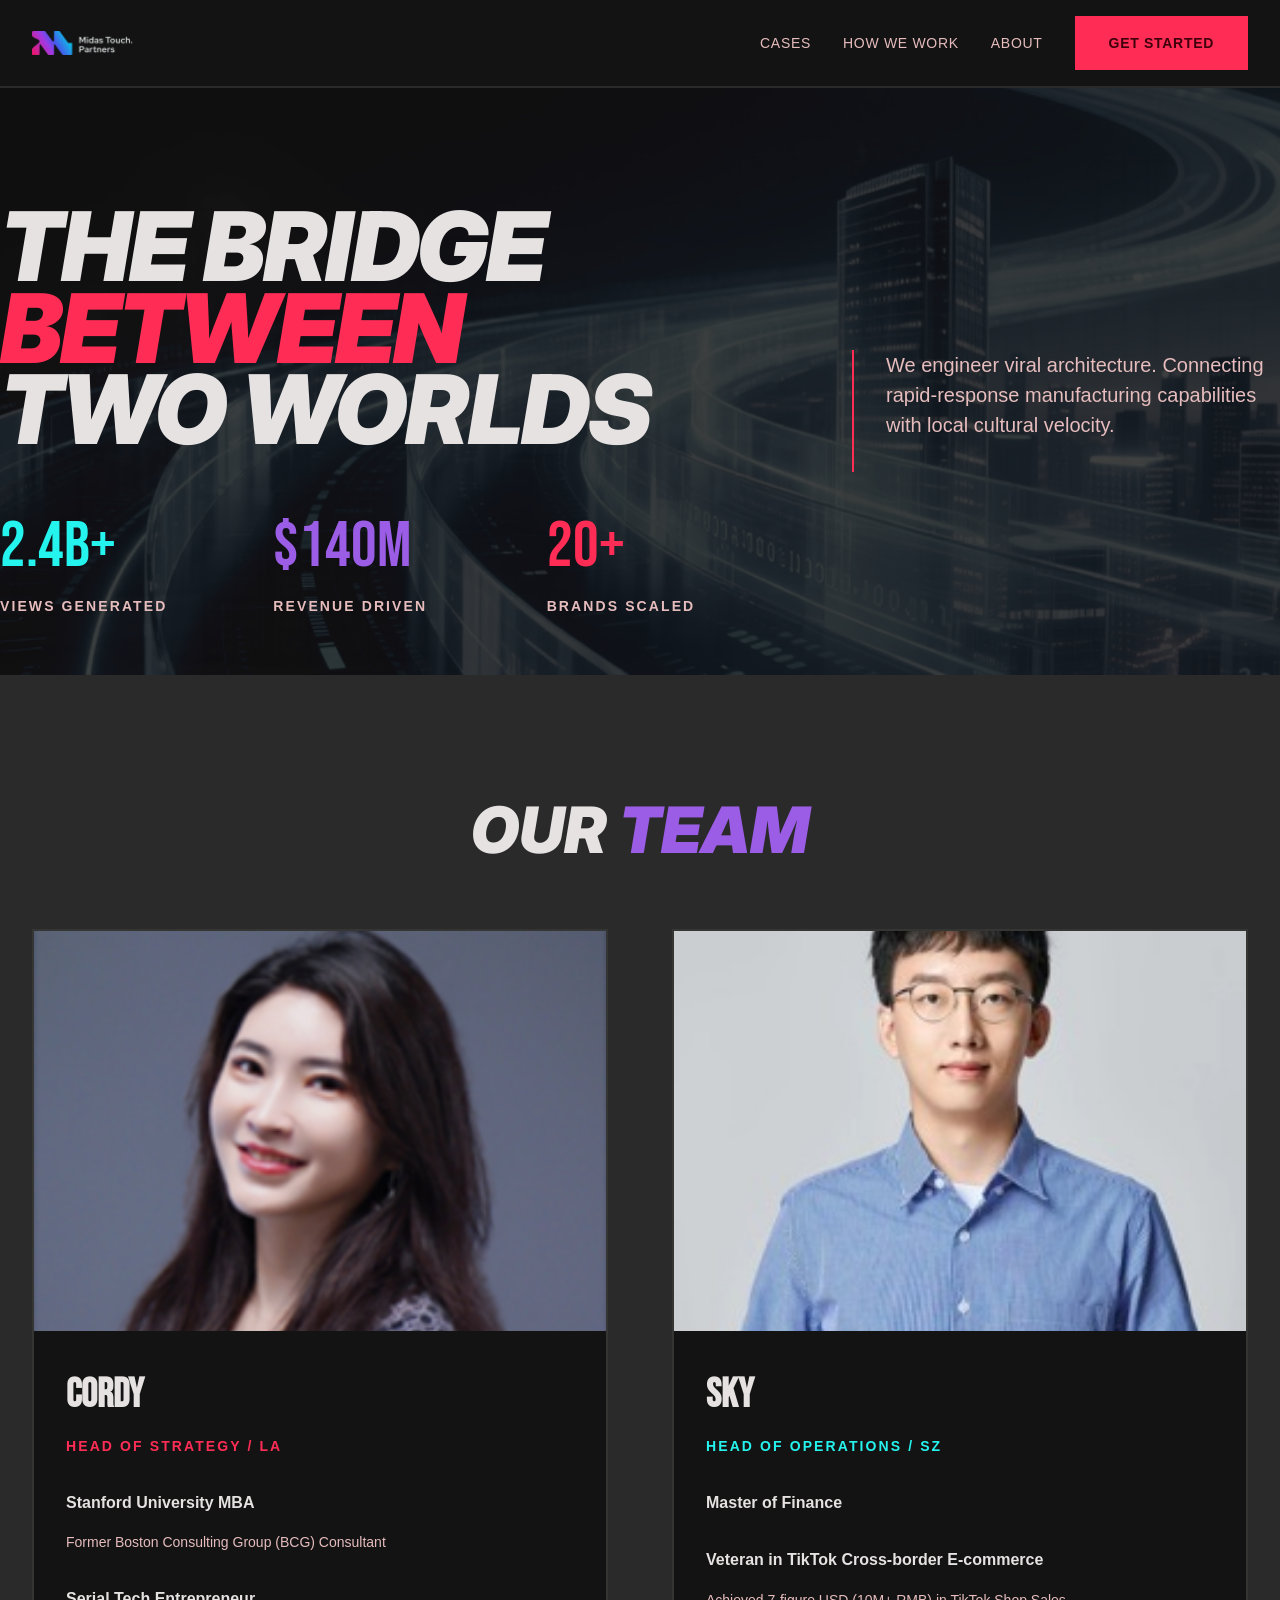
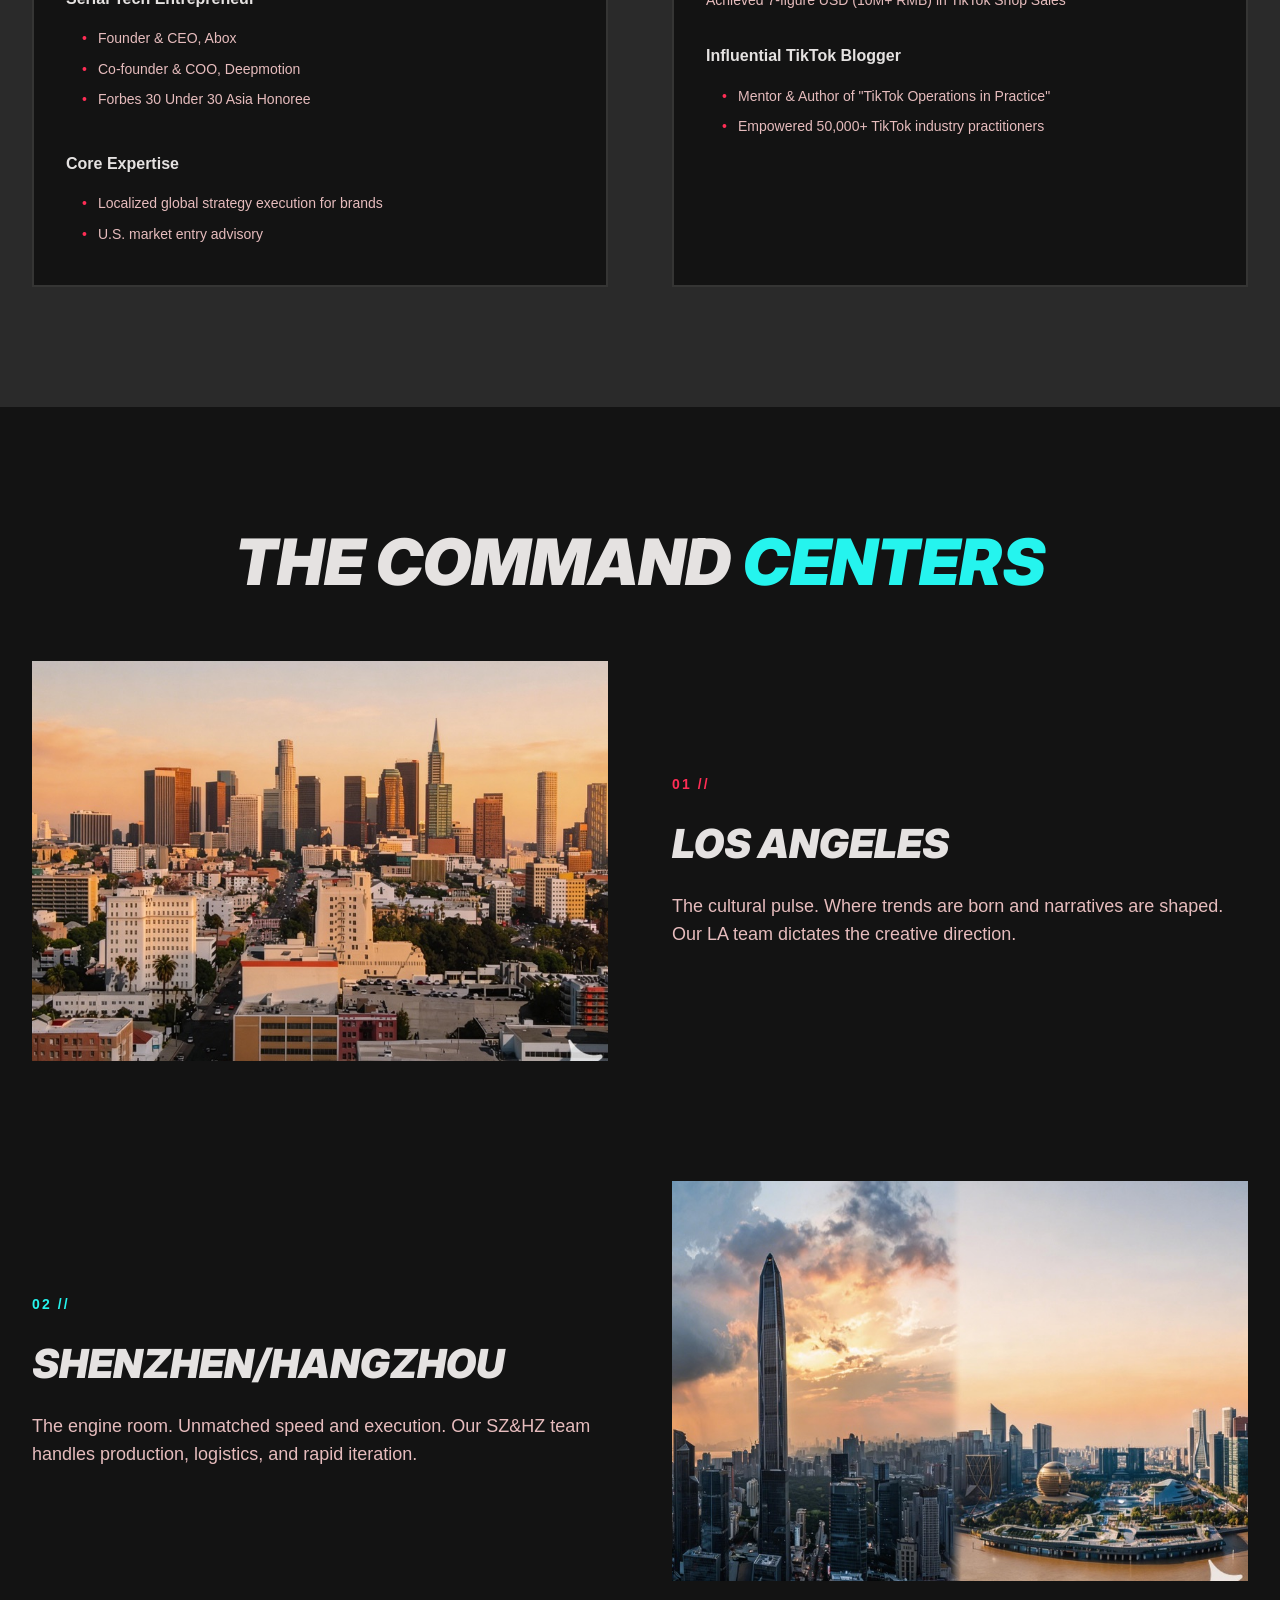
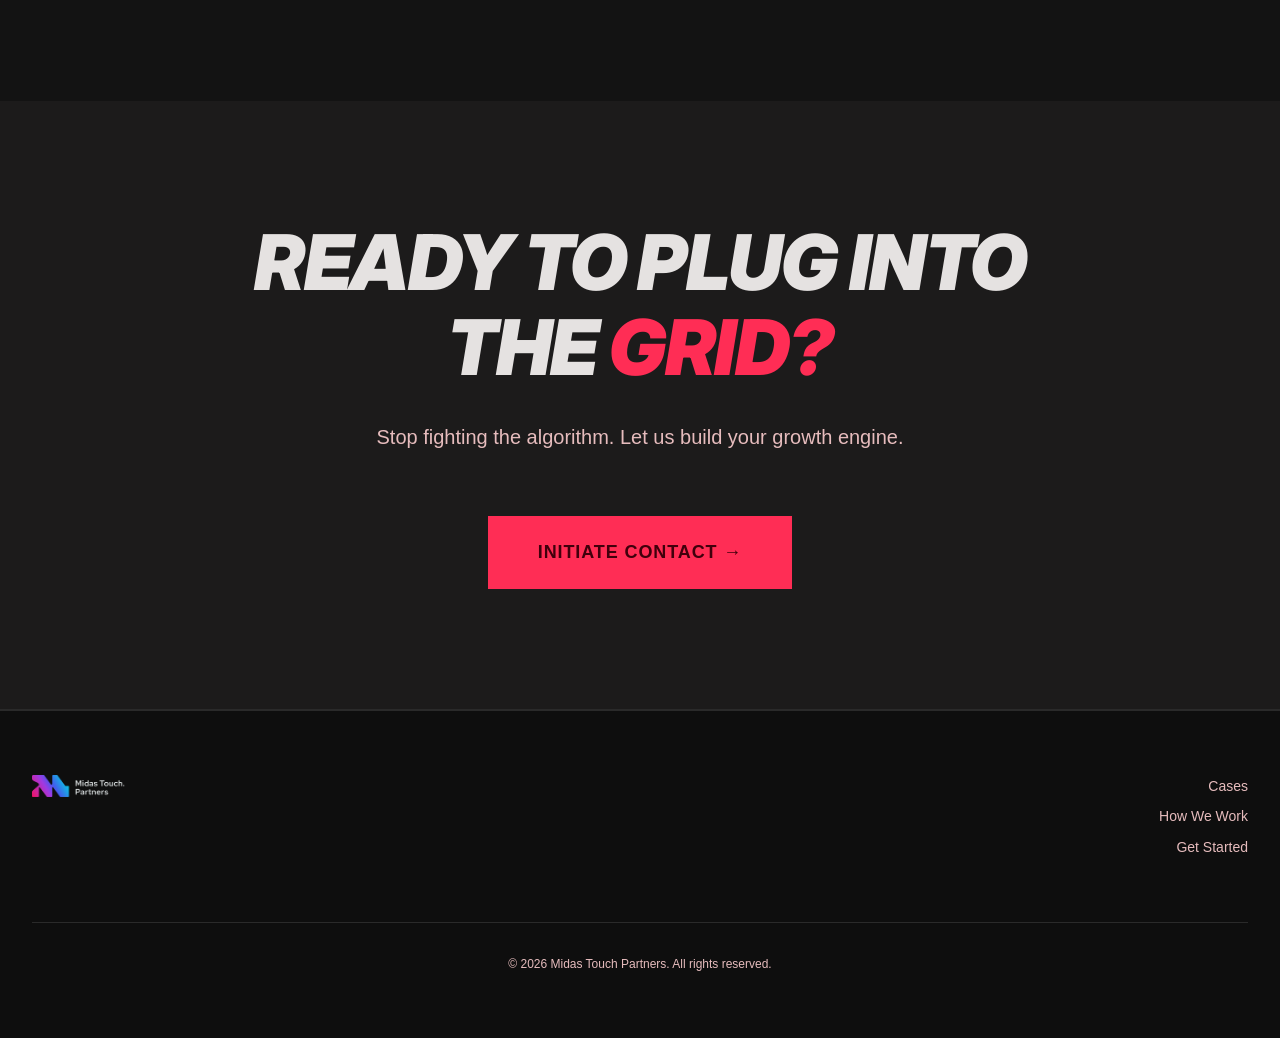
==== about.html @ 1ecea809 "Initial commit: Midas Touch Partners website Co-Authored-By: Claude Sonnet 4 <noreply@anthropic.com>" ====
<!DOCTYPE html>
<html lang="en">
<head>
  <meta charset="UTF-8">
  <meta name="viewport" content="width=device-width, initial-scale=1.0">
  <title>About — Midas Touch Partners</title>
  <link rel="stylesheet" href="css/base.css">
  <link rel="stylesheet" href="css/components.css">
  <link rel="preconnect" href="https://fonts.googleapis.com">
  <link rel="preconnect" href="https://fonts.gstatic.com" crossorigin>
  <link href="https://fonts.googleapis.com/css2?family=Bebas+Neue&family=Space+Grotesk:wght@700&family=Inter:ital,wght@0,100..900;1,100..900&display=swap" rel="stylesheet">
  <link href="https://fonts.googleapis.com/css2?family=Material+Symbols+Outlined:wght,FILL@100..700,0..1&display=swap" rel="stylesheet" />
  <link rel="stylesheet" href="css/sections/about.css">
</head>
<body>

  <header class="header">
    <div class="header__inner">
      <a href="index.html" class="header__logo"><img src="assets/images/mtp-logo-white.png" alt="Midas Touch Partners"></a>
      <nav class="header__nav">
        <a href="cases.html" class="header__link">Cases</a>
        <a href="how-we-work.html" class="header__link">How We Work</a>
        <a href="about.html" class="header__link">About</a>
        <a href="get-started.html" class="btn btn--primary">Get Started</a>
      </nav>
      <button class="header__toggle" aria-label="Menu">
        <span></span><span></span><span></span>
      </button>
    </div>
    <nav class="header__mobile-nav">
      <a href="cases.html" class="header__link">Cases</a>
      <a href="how-we-work.html" class="header__link">How We Work</a>
      <a href="about.html" class="header__link">About</a>
      <a href="get-started.html" class="header__link">Get Started</a>
    </nav>
  </header>

  <main>
    <!-- Hero Section -->
    <section class="about__hero reveal" style="padding-top: calc(var(--space-section) + 60px);">
      <div class="about__hero-bg">
        <img src="assets/images/about/hero-bg.jpg" alt="Industrial Background" class="about__hero-bg-img">
        <div class="about__hero-bridge">
          <img src="assets/images/about/bridge-tech.jpg" alt="Digital Bridge" class="about__hero-bridge-img">
        </div>
        <div class="about__hero-overlay"></div>
      </div>
      <div class="section__inner about__hero-content">
        <div class="about__hero-main">
          <h1 class="about__hero-title">
            The Bridge <br>
            <span class="about__hero-highlight">Between</span> <br>
            Two Worlds
          </h1>
          <!-- Move metrics here -->
          <div class="about__metrics-grid">
            <div class="about__metric">
              <div class="about__metric-number text-cyan">2.4B+</div>
              <div class="about__metric-label">Views Generated</div>
            </div>
            <div class="about__metric">
              <div class="about__metric-number text-purple">$140M</div>
              <div class="about__metric-label">Revenue Driven</div>
            </div>
            <div class="about__metric">
              <div class="about__metric-number text-red">20+</div>
              <div class="about__metric-label">Brands Scaled</div>
            </div>
          </div>
        </div>
        <div class="about__hero-side">
          <p class="about__hero-desc">
            We engineer viral architecture. Connecting rapid-response manufacturing capabilities with local cultural velocity.
          </p>
        </div>
      </div>
    </section>

    <!-- Architects Section -->
    <section class="about__architects bg-surface-high reveal">
      <div class="section__inner">
        <h2 class="about__section-title">
          Our <span class="text-purple">Team</span>
        </h2>
        <div class="about__architects-grid">
          <div class="about__architect">
            <div class="about__architect-image">
              <img src="assets/images/about/cordy.png" alt="Cordy" class="about__architect-img">
            </div>
            <div class="about__architect-content">
              <h3 class="about__architect-name">Cordy</h3>
              <p class="about__architect-role text-red">Head of Strategy / LA</p>

              <div class="about__architect-details">
                <div class="about__detail-group">
                  <p class="about__detail-title">Stanford University MBA</p>
                  <p class="about__detail-text">Former Boston Consulting Group (BCG) Consultant</p>
                </div>

                <div class="about__detail-group">
                  <p class="about__detail-title">Serial Tech Entrepreneur</p>
                  <ul class="about__detail-list">
                    <li>Founder & CEO, Abox</li>
                    <li>Co-founder & COO, Deepmotion</li>
                    <li>Forbes 30 Under 30 Asia Honoree</li>
                  </ul>
                </div>

                <div class="about__detail-group">
                  <p class="about__detail-title">Core Expertise</p>
                  <ul class="about__detail-list">
                    <li>Localized global strategy execution for brands</li>
                    <li>U.S. market entry advisory</li>
                  </ul>
                </div>
              </div>
            </div>
          </div>

          <div class="about__architect">
            <div class="about__architect-image">
              <img src="assets/images/about/sky.png" alt="Sky" class="about__architect-img">
            </div>
            <div class="about__architect-content">
              <h3 class="about__architect-name">Sky</h3>
              <p class="about__architect-role text-cyan">Head of Operations / SZ</p>

              <div class="about__architect-details">
                <div class="about__detail-group">
                  <p class="about__detail-title">Master of Finance</p>
                </div>

                <div class="about__detail-group">
                  <p class="about__detail-title">Veteran in TikTok Cross-border E-commerce</p>
                  <p class="about__detail-text">Achieved 7-figure USD (10M+ RMB) in TikTok Shop Sales</p>
                </div>

                <div class="about__detail-group">
                  <p class="about__detail-title">Influential TikTok Blogger</p>
                  <ul class="about__detail-list">
                    <li>Mentor & Author of "TikTok Operations in Practice"</li>
                    <li>Empowered 50,000+ TikTok industry practitioners</li>
                  </ul>
                </div>
              </div>
            </div>
          </div>
        </div>
      </div>
    </section>

    <!-- Command Centers Section -->
    <section class="about__command-centers reveal">
      <div class="section__inner">
        <h2 class="about__section-title">
          The Command <span class="text-cyan">Centers</span>
        </h2>

        <div class="about__centers-list">
          <div class="about__center">
            <div class="about__center-image">
              <img src="assets/images/about/los-angeles.jpg" alt="LA Command Center" class="about__center-img">
            </div>
            <div class="about__center-content">
              <div class="about__center-number text-red">01 //</div>
              <h3 class="about__center-title">Los Angeles</h3>
              <p class="about__center-desc">The cultural pulse. Where trends are born and narratives are shaped. Our LA team dictates the creative direction.</p>
            </div>
          </div>

          <div class="about__center about__center--reverse">
            <div class="about__center-image">
              <img src="assets/images/about/shenzhen-hangzhou.jpg" alt="Shenzhen/Hangzhou Command Center" class="about__center-img">
            </div>
            <div class="about__center-content">
              <div class="about__center-number text-cyan">02 //</div>
              <h3 class="about__center-title">Shenzhen/Hangzhou</h3>
              <p class="about__center-desc">The engine room. Unmatched speed and execution. Our SZ&HZ team handles production, logistics, and rapid iteration.</p>
            </div>
          </div>
        </div>
      </div>
    </section>

    <!-- Final CTA Section -->
    <section class="about__cta bg-surface-low reveal">
      <div class="section__inner about__cta-content">
        <h2 class="about__cta-title">
          Ready to plug into the <span class="text-red">grid?</span>
        </h2>
        <p class="about__cta-desc">
          Stop fighting the algorithm. Let us build your growth engine.
        </p>
        <a href="get-started.html" class="btn btn--primary about__cta-button">
          Initiate Contact →
        </a>
      </div>
    </section>
  </main>

  <footer class="footer">
    <div class="footer__inner">
      <div class="footer__brand">
        <div class="footer__brand-name"><img src="assets/images/mtp-logo-white.png" alt="Midas Touch Partners"></div>
      </div>
      <div class="footer__links">
        <a href="cases.html" class="footer__link">Cases</a>
        <a href="how-we-work.html" class="footer__link">How We Work</a>
        <a href="get-started.html" class="footer__link">Get Started</a>
      </div>
      <p class="footer__copyright">&copy; 2026 Midas Touch Partners. All rights reserved.</p>
    </div>
  </footer>

  <script src="js/main.js"></script>
</body>
</html>
---- css/base.css ----
/* ========================================
   BASE — Reset, Variables, Typography, Layout
   ======================================== */

/* Reset */
*, *::before, *::after {
  margin: 0;
  padding: 0;
  box-sizing: border-box;
}

/* Design Tokens */
:root {
  /* Surface hierarchy - Exact Gemini colors */
  --color-surface: #131313;
  --color-surface-low: #1C1B1B;
  --color-surface-high: #2A2A2A;
  --color-surface-highest: #353534;
  --color-surface-lowest: #0E0E0E;

  /* Accents - Exact Gemini colors */
  --color-electric-red: #FF2D55;
  --color-digital-cyan: #25F4EE;
  --color-deep-purple: #9B5DE5;

  /* Text - Exact Gemini colors */
  --color-text: #e5e2e1;
  --color-text-muted: #e6bcbd;
  --color-text-faded: #5d3f40;
  --color-on-red: #40000C;
  --color-on-cyan: #006764;

  /* Functional */
  --color-error: #FF453A;

  /* Spacing */
  --space-section: 120px;
  --space-block: 64px;
  --space-element: 32px;
  --space-tight: 16px;
  --space-micro: 8px;

  /* Max width */
  --max-width: 1280px;
}

/* Typography */
@import url('https://fonts.googleapis.com/css2?family=Inter:ital,wght@0,100..900;1,100..900&family=Epilogue:wght@400;500;600;700;800&family=Archivo+Black&display=swap');

html {
  font-size: 16px;
  scroll-behavior: smooth;
}

body {
  font-family: 'Epilogue', sans-serif;
  font-weight: 400;
  line-height: 1.6;
  color: var(--color-text);
  background-color: var(--color-surface);
  -webkit-font-smoothing: antialiased;
  -moz-osx-font-smoothing: grayscale;
}

/* Type scale */
.text-display {
  font-family: 'Archivo Black', sans-serif;
  font-size: clamp(2.5rem, 5vw, 3.5rem);
  font-weight: 800;
  letter-spacing: -0.02em;
  line-height: 1.1;
}

.text-headline-lg {
  font-size: clamp(1.5rem, 3vw, 2rem);
  font-weight: 700;
  line-height: 1.2;
}

.text-headline-md {
  font-size: clamp(1.25rem, 2.5vw, 1.75rem);
  font-weight: 700;
  line-height: 1.2;
}

.text-title {
  font-size: 1.375rem;
  font-weight: 600;
  line-height: 1.3;
}

.text-body-lg {
  font-size: 1rem;
  line-height: 1.6;
}

.text-body-sm {
  font-size: 0.875rem;
  line-height: 1.5;
}

.text-label {
  font-size: 0.75rem;
  font-weight: 600;
  text-transform: uppercase;
  letter-spacing: 0.08em;
}

/* Color utility classes */
.text-red { color: var(--color-electric-red); }
.text-cyan { color: var(--color-digital-cyan); }
.text-purple { color: var(--color-deep-purple); }
.text-muted { color: var(--color-text-muted); }

/* Section shared layout */
.section {
  width: 100%;
  padding: var(--space-section) var(--space-element);
}

.section__inner {
  max-width: var(--max-width);
  margin: 0 auto;
}

/* Section backgrounds */
.bg-surface { background-color: var(--color-surface); }
.bg-surface-low { background-color: var(--color-surface-low); }
.bg-surface-high { background-color: var(--color-surface-high); }
.bg-surface-lowest { background-color: var(--color-surface-lowest); }
.bg-red { background-color: var(--color-electric-red); color: var(--color-on-red); }
.bg-cyan { background-color: var(--color-digital-cyan); color: var(--color-on-cyan); }
.bg-purple { background-color: var(--color-deep-purple); }

/* Scroll reveal animation */
.reveal {
  opacity: 0;
  transform: translateY(30px);
  transition: opacity 0.4s ease-out, transform 0.4s ease-out;
}

.reveal.visible {
  opacity: 1;
  transform: translateY(0);
}

/* Stagger delays */
.reveal-delay-1 { transition-delay: 0.1s; }
.reveal-delay-2 { transition-delay: 0.2s; }
.reveal-delay-3 { transition-delay: 0.3s; }
.reveal-delay-4 { transition-delay: 0.4s; }
.reveal-delay-5 { transition-delay: 0.5s; }

/* Images */
img {
  max-width: 100%;
  height: auto;
  display: block;
}

/* Links */
a {
  color: var(--color-digital-cyan);
  text-decoration: none;
}

a:hover {
  text-decoration: underline;
}

/* Selection */
::selection {
  background-color: var(--color-electric-red);
  color: var(--color-on-red);
}

/* Mobile adjustments */
@media (max-width: 768px) {
  :root {
    --space-section: 64px;
    --space-block: 40px;
    --space-element: 20px;
  }
}
---- css/components.css ----
/* ========================================
   COMPONENTS — Header, Footer, Buttons
   ======================================== */

/* ---- HEADER ---- */
.header {
  position: fixed;
  top: 0;
  left: 0;
  right: 0;
  z-index: 100;
  background-color: var(--color-surface);
  border-bottom: 2px solid var(--color-surface-high);
  padding: var(--space-tight) var(--space-element);
}

.header__inner {
  max-width: var(--max-width);
  margin: 0 auto;
  display: flex;
  align-items: center;
  justify-content: space-between;
}

.header__logo {
  display: flex;
  align-items: center;
  text-decoration: none;
}

.header__logo:hover {
  text-decoration: none;
}

.header__logo img {
  height: 24px;
  width: auto;
}

.header__nav {
  display: flex;
  align-items: center;
  gap: var(--space-element);
}

.header__link {
  font-size: 0.875rem;
  font-weight: 500;
  color: var(--color-text-muted);
  text-decoration: none;
  text-transform: uppercase;
  letter-spacing: 0.05em;
  transition: color 0.15s ease-out;
}

.header__link:hover {
  color: var(--color-text);
  text-decoration: none;
}

/* Mobile hamburger */
.header__toggle {
  display: none;
  background: none;
  border: none;
  cursor: pointer;
  padding: var(--space-micro);
}

.header__toggle span {
  display: block;
  width: 24px;
  height: 2px;
  background-color: var(--color-text);
  margin: 5px 0;
  transition: transform 0.2s ease-out, opacity 0.2s ease-out;
}

/* Mobile nav */
.header__mobile-nav {
  display: none;
  position: absolute;
  top: 100%;
  left: 0;
  right: 0;
  background-color: var(--color-surface-low);
  padding: var(--space-element);
  border-bottom: 2px solid var(--color-surface-high);
}

.header__mobile-nav.open {
  display: flex;
  flex-direction: column;
  gap: var(--space-tight);
}

.header__mobile-nav .header__link {
  font-size: 1rem;
  padding: var(--space-micro) 0;
}

@media (max-width: 768px) {
  .header__nav {
    display: none;
  }
  .header__toggle {
    display: block;
  }
}

/* Hamburger animation when open */
.header__toggle.open span:nth-child(1) {
  transform: rotate(45deg) translate(5px, 5px);
}
.header__toggle.open span:nth-child(2) {
  opacity: 0;
}
.header__toggle.open span:nth-child(3) {
  transform: rotate(-45deg) translate(5px, -5px);
}


/* ---- BUTTONS ---- */
.btn {
  display: inline-block;
  padding: 14px 32px;
  font-family: 'Epilogue', sans-serif;
  font-size: 0.875rem;
  font-weight: 700;
  text-transform: uppercase;
  letter-spacing: 0.05em;
  text-decoration: none;
  cursor: pointer;
  border: 2px solid transparent;
  transition: background-color 0.05s ease-out, color 0.05s ease-out;
  /* 90 degree corners — no border-radius */
}

.btn:hover {
  text-decoration: none;
}

.btn--primary {
  background-color: var(--color-electric-red);
  color: var(--color-on-red);
  border-color: var(--color-electric-red);
}

.btn--primary:hover {
  background-color: #E0254A;
  border-color: #E0254A;
}

.btn--secondary {
  background-color: var(--color-digital-cyan);
  color: var(--color-on-cyan);
  border-color: var(--color-digital-cyan);
}

.btn--secondary:hover {
  background-color: #1DD8D4;
  border-color: #1DD8D4;
}

.btn--ghost {
  background-color: transparent;
  color: var(--color-text);
  border-color: var(--color-text-muted);
}

.btn--ghost:hover {
  border-color: var(--color-text);
}


/* ---- FOOTER ---- */
.footer {
  background-color: var(--color-surface-lowest);
  padding: var(--space-block) var(--space-element);
  border-top: 2px solid var(--color-surface-high);
}

.footer__inner {
  max-width: var(--max-width);
  margin: 0 auto;
  display: grid;
  grid-template-columns: 1fr 1fr;
  gap: var(--space-block);
}

.footer__brand {
  display: flex;
  flex-direction: column;
  gap: var(--space-tight);
}

.footer__brand-name {
  display: flex;
  align-items: center;
}

.footer__brand-name img {
  height: 22px;
  width: auto;
}

.footer__tagline {
  font-size: 0.875rem;
  color: var(--color-text-muted);
}

.footer__links {
  display: flex;
  flex-direction: column;
  gap: var(--space-micro);
  text-align: right;
}

.footer__link {
  font-size: 0.875rem;
  color: var(--color-text-muted);
  text-decoration: none;
  transition: color 0.15s ease-out;
}

.footer__link:hover {
  color: var(--color-text);
  text-decoration: none;
}

.footer__copyright {
  grid-column: 1 / -1;
  text-align: center;
  font-size: 0.75rem;
  color: var(--color-text-muted);
  padding-top: var(--space-element);
  border-top: 1px solid var(--color-surface-high);
}

@media (max-width: 768px) {
  .footer__inner {
    grid-template-columns: 1fr;
    text-align: center;
  }
  .footer__links {
    text-align: center;
  }
}
---- css/sections/about.css ----
/* ========================================
   ABOUT PAGE SECTIONS
   ======================================== */

/* Hero Section */
.about__hero {
  position: relative;
  min-height: 75vh;
  display: flex;
  align-items: center;
  overflow: hidden;
  background-color: var(--color-surface);
  padding: var(--space-element) 0;
}

.about__hero-bg {
  position: absolute;
  top: 0;
  left: 0;
  width: 100%;
  height: 100%;
  z-index: 0;
}

.about__hero-bg-img {
  width: 100%;
  height: 100%;
  object-fit: cover;
  opacity: 0.2;
  filter: grayscale(100%);
}

.about__hero-bridge {
  position: absolute;
  top: 0;
  left: 0;
  width: 100%;
  height: 100%;
  z-index: 7;
  overflow: hidden;
}

.about__hero-bridge-img {
  width: 100%;
  height: 100%;
  object-fit: cover;
  object-position: center;
  opacity: 0.7;
  filter: grayscale(60%) brightness(0.8) contrast(1.4);
}

.about__hero-overlay {
  position: absolute;
  top: 0;
  left: 0;
  width: 100%;
  height: 100%;
  background-color: rgba(19, 19, 19, 0.7);
  z-index: 8;
}

.about__hero-content {
  position: relative;
  z-index: 10;
  display: flex;
  align-items: center;
  justify-content: space-between;
  gap: var(--space-block);
}

.about__hero-main {
  flex: 2;
}

.about__hero-title {
  font-family: 'Inter', sans-serif;
  font-size: clamp(3rem, 8vw, 6rem);
  line-height: 0.85;
  font-weight: 900;
  font-style: italic;
  text-transform: uppercase;
  letter-spacing: -0.02em;
  color: var(--color-text);
  margin-bottom: var(--space-block);
}

/* Metrics in hero section */
.about__hero-main .about__metrics-grid {
  display: grid;
  grid-template-columns: repeat(3, 1fr);
  gap: var(--space-element);
  margin-top: var(--space-block);
}

@media (max-width: 768px) {
  .about__hero-main .about__metrics-grid {
    grid-template-columns: 1fr;
    gap: var(--space-tight);
  }
}

.about__hero-highlight {
  color: var(--color-electric-red);
}

.about__hero-side {
  flex: 1;
  padding-left: var(--space-element);
  border-left: 2px solid var(--color-electric-red);
}

.about__hero-desc {
  font-size: 1.25rem;
  line-height: 1.5;
  color: var(--color-text-muted);
  margin-bottom: var(--space-element);
}

.about__hero-status {
  display: flex;
  align-items: center;
  gap: var(--space-tight);
  font-size: 0.875rem;
  font-weight: 600;
  letter-spacing: 0.15em;
  text-transform: uppercase;
  color: var(--color-digital-cyan);
}

.about__status-dot {
  width: 8px;
  height: 8px;
  background-color: var(--color-digital-cyan);
  animation: pulse 2s infinite;
}

@keyframes pulse {
  0%, 100% { opacity: 1; }
  50% { opacity: 0.5; }
}

/* Metrics Section */
.about__metrics {
  padding: var(--space-block) var(--space-element);
}

.about__metrics-grid {
  display: grid;
  grid-template-columns: repeat(auto-fit, minmax(300px, 1fr));
  gap: var(--space-block);
}

.about__metric {
  display: flex;
  flex-direction: column;
  gap: var(--space-tight);
}

.about__metric-number {
  font-family: "Bebas Neue", "Archivo Black", sans-serif;
  font-size: clamp(3rem, 6vw, 4rem);
  line-height: 1;
}

.about__metric-label {
  font-size: 0.875rem;
  font-weight: 600;
  text-transform: uppercase;
  letter-spacing: 0.15em;
  color: var(--color-text-muted);
}

/* Cultural Gap Section */
.about__cultural-gap {
  padding: var(--space-section) var(--space-element);
}

.about__gap-content {
  display: flex;
  align-items: center;
  gap: var(--space-block);
}

.about__gap-text {
  flex: 1;
}

.about__gap-title {
  font-family: 'Inter', sans-serif;
  font-size: clamp(2.5rem, 5vw, 4rem);
  line-height: 1.1;
  font-weight: 900;
  font-style: italic;
  text-transform: uppercase;
  margin-bottom: var(--space-element);
}

.about__gap-desc {
  font-size: 1.125rem;
  line-height: 1.6;
  color: var(--color-text-muted);
  margin-bottom: var(--space-element);
}

.about__gap-desc:last-child {
  margin-bottom: 0;
}

.about__gap-images {
  flex: 1;
  position: relative;
  height: 600px;
}

.about__gap-img {
  position: absolute;
  width: 75%;
  height: 400px;
  object-fit: cover;
  filter: grayscale(100%);
  transition: filter 0.5s ease-out;
}

.about__gap-img:hover {
  filter: grayscale(0%);
}

.about__gap-img--shenzhen {
  top: 0;
  right: 0;
  z-index: 10;
}

.about__gap-img--la {
  bottom: 0;
  left: 0;
  z-index: 20;
  border: 4px solid var(--color-surface);
}

/* Architects Section */
.about__architects {
  padding: var(--space-section) var(--space-element);
}

.about__section-title {
  font-family: 'Inter', sans-serif;
  font-size: clamp(2.5rem, 5vw, 4rem);
  line-height: 1.1;
  font-weight: 900;
  font-style: italic;
  text-transform: uppercase;
  text-align: center;
  margin-bottom: var(--space-block);
}

.about__architects-grid {
  display: grid;
  grid-template-columns: repeat(auto-fit, minmax(500px, 1fr));
  gap: var(--space-block);
}

.about__architect {
  background-color: var(--color-surface);
  border: 2px solid var(--color-surface-highest);
}

.about__architect-image {
  height: 400px;
  overflow: hidden;
}

.about__architect-img {
  width: 100%;
  height: 100%;
  object-fit: cover;
  transition: transform 0.7s ease-out;
}

.about__architect:hover .about__architect-img {
  transform: scale(1.05);
}

.about__architect-content {
  padding: var(--space-element);
}

.about__architect-name {
  font-family: "Bebas Neue", "Archivo Black", sans-serif;
  font-size: 2.5rem;
  text-transform: uppercase;
  margin-bottom: var(--space-micro);
}

.about__architect-role {
  font-size: 0.875rem;
  font-weight: 600;
  text-transform: uppercase;
  letter-spacing: 0.15em;
  margin-bottom: var(--space-element);
}

.about__architect-details {
  display: flex;
  flex-direction: column;
  gap: var(--space-element);
}

.about__detail-group {
  display: flex;
  flex-direction: column;
  gap: var(--space-tight);
}

.about__detail-title {
  font-weight: 700;
  color: var(--color-text);
}

.about__detail-text {
  font-size: 0.875rem;
  color: var(--color-text-muted);
}

.about__detail-list {
  list-style: none;
  padding-left: var(--space-tight);
}

.about__detail-list {
  padding-left: var(--space-tight);
  list-style: none;
}

.about__detail-list li {
  position: relative;
  font-size: 0.875rem;
  color: var(--color-text-muted);
  margin-bottom: var(--space-micro);
  padding-left: var(--space-tight);
}

.about__detail-list li::before {
  content: '•';
  color: var(--color-electric-red);
  position: absolute;
  left: 0;
  top: 0;
}

/* Command Centers Section */
.about__command-centers {
  padding: var(--space-section) var(--space-element);
}

.about__centers-list {
  display: flex;
  flex-direction: column;
  gap: var(--space-section);
}

.about__center {
  display: flex;
  align-items: center;
  gap: var(--space-block);
}

.about__center--reverse {
  flex-direction: row-reverse;
}

.about__center-image {
  flex: 1;
  overflow: hidden; /* 确保放大的图片不会溢出 */
  border-radius: 0; /* 保持方形边角 */
}

.about__center-img {
  width: 100%;
  height: 400px;
  object-fit: cover;
  object-position: center;
  border: 2px solid var(--color-surface-highest);
  transform: scale(1.2); /* 放大并中心裁剪 */
}

.about__center-content {
  flex: 1;
}

.about__center-number {
  font-size: 0.875rem;
  font-weight: 600;
  letter-spacing: 0.15em;
  margin-bottom: var(--space-tight);
}

.about__center-title {
  font-family: 'Inter', sans-serif;
  font-size: 2.5rem;
  font-weight: 900;
  font-style: italic;
  text-transform: uppercase;
  margin-bottom: var(--space-tight);
}

.about__center-desc {
  font-size: 1.125rem;
  line-height: 1.6;
  color: var(--color-text-muted);
}

/* Final CTA Section */
.about__cta {
  position: relative;
  padding: var(--space-section) var(--space-element);
  text-align: center;
  overflow: hidden;
}

.about__cta-bg {
  position: absolute;
  bottom: 0;
  left: 0;
  width: 600px;
  height: 600px;
  background-color: rgba(255, 45, 85, 0.05);
  transform: translateY(50%) translateX(-25%);
}

.about__cta-content {
  position: relative;
  z-index: 10;
  max-width: 800px;
  margin: 0 auto;
}

.about__cta-title {
  font-family: 'Inter', sans-serif;
  font-size: clamp(2.5rem, 6vw, 5rem);
  line-height: 1.1;
  font-weight: 900;
  font-style: italic;
  text-transform: uppercase;
  letter-spacing: -0.02em;
  margin-bottom: var(--space-element);
}

.about__cta-desc {
  font-size: 1.25rem;
  line-height: 1.5;
  color: var(--color-text-muted);
  margin-bottom: var(--space-block);
}

.about__cta-button {
  font-size: 1.125rem;
  padding: 20px 48px;
}

/* Mobile Responsive */
@media (max-width: 768px) {
  .about__hero-content {
    flex-direction: column;
    gap: var(--space-element);
  }

  .about__hero-side {
    padding-left: 0;
    border-left: none;
    border-top: 2px solid var(--color-electric-red);
    padding-top: var(--space-element);
  }

  .about__gap-content {
    flex-direction: column;
  }

  .about__gap-images {
    height: 400px;
    width: 100%;
  }

  .about__gap-img {
    width: 90%;
    height: 300px;
  }

  .about__architects-grid {
    grid-template-columns: 1fr;
  }

  .about__center,
  .about__center--reverse {
    flex-direction: column;
  }

  .about__center-image {
    order: 1;
  }

  .about__center-content {
    order: 2;
  }
}

@media (max-width: 480px) {
  .about__hero {
    min-height: 80vh;
  }

  .about__metrics-grid {
    grid-template-columns: 1fr;
    gap: var(--space-element);
  }

  .about__architects-grid {
    grid-template-columns: 1fr;
    gap: var(--space-element);
  }
}
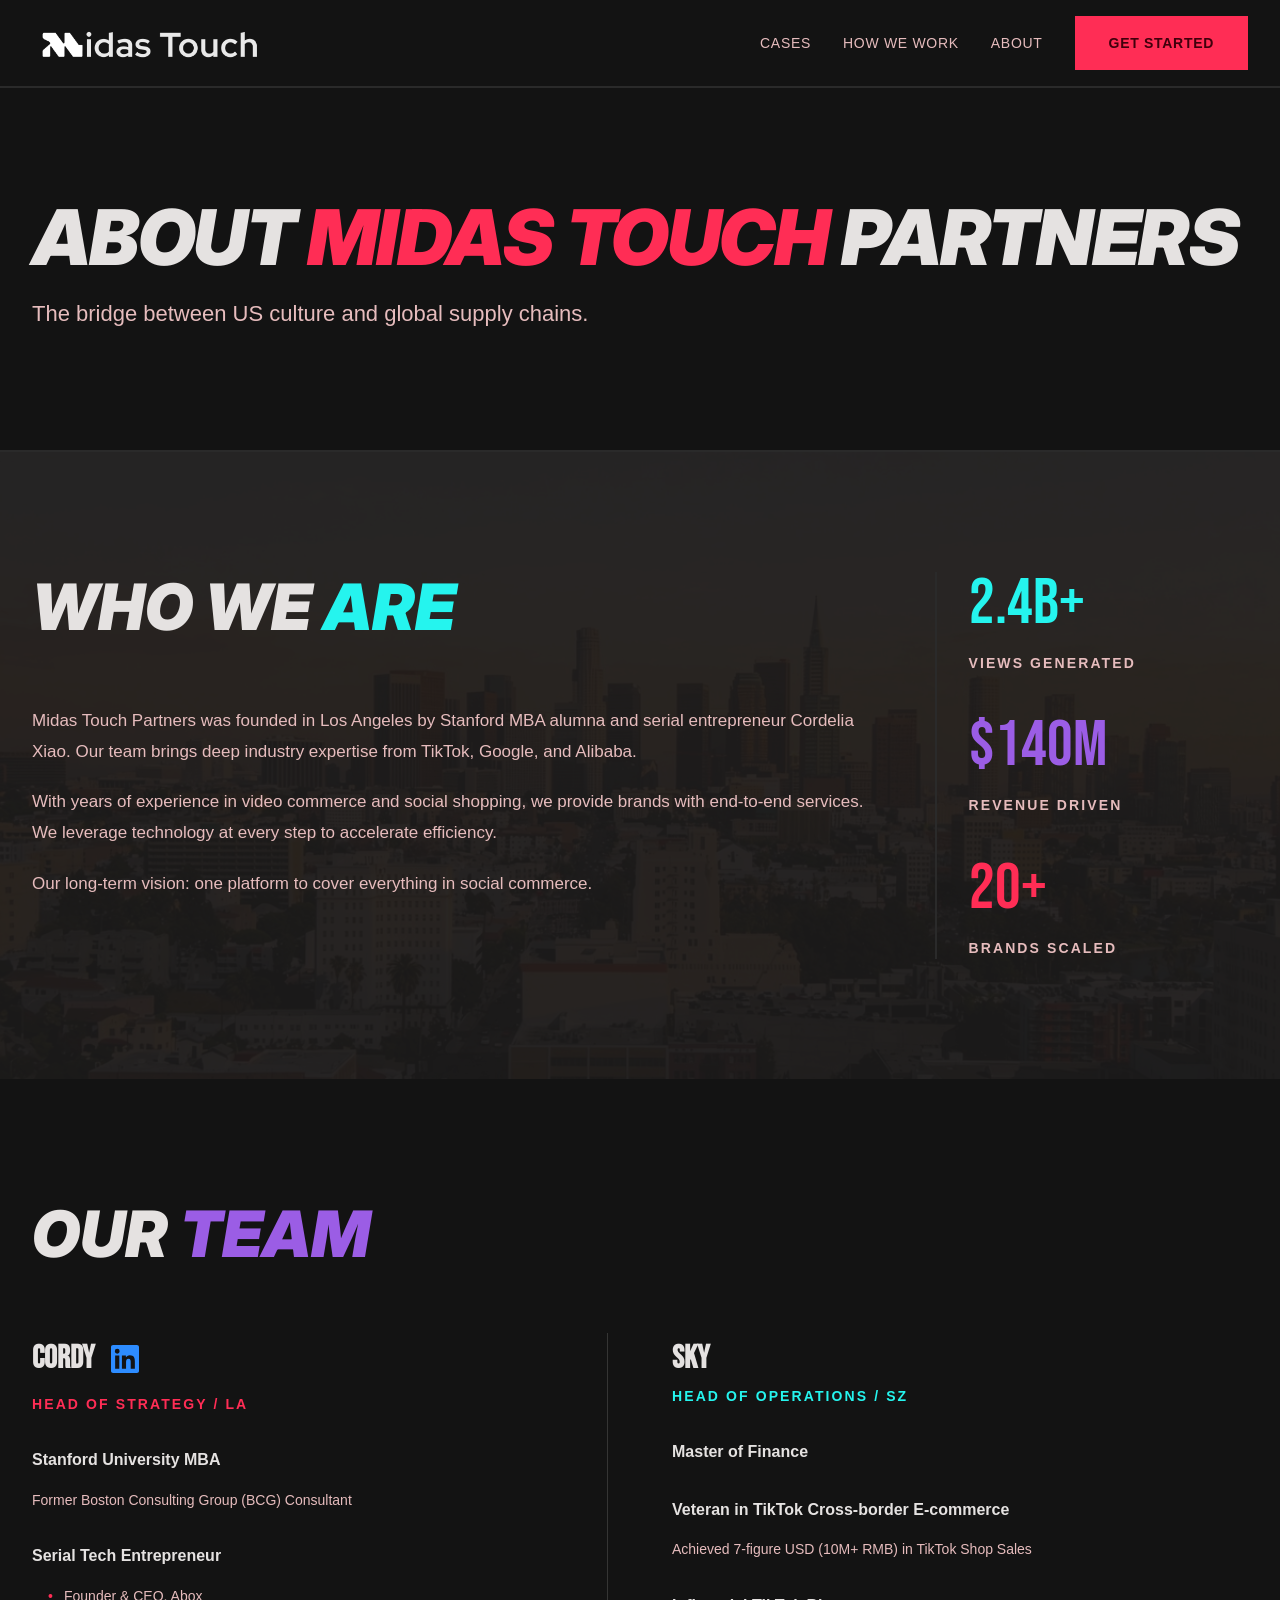
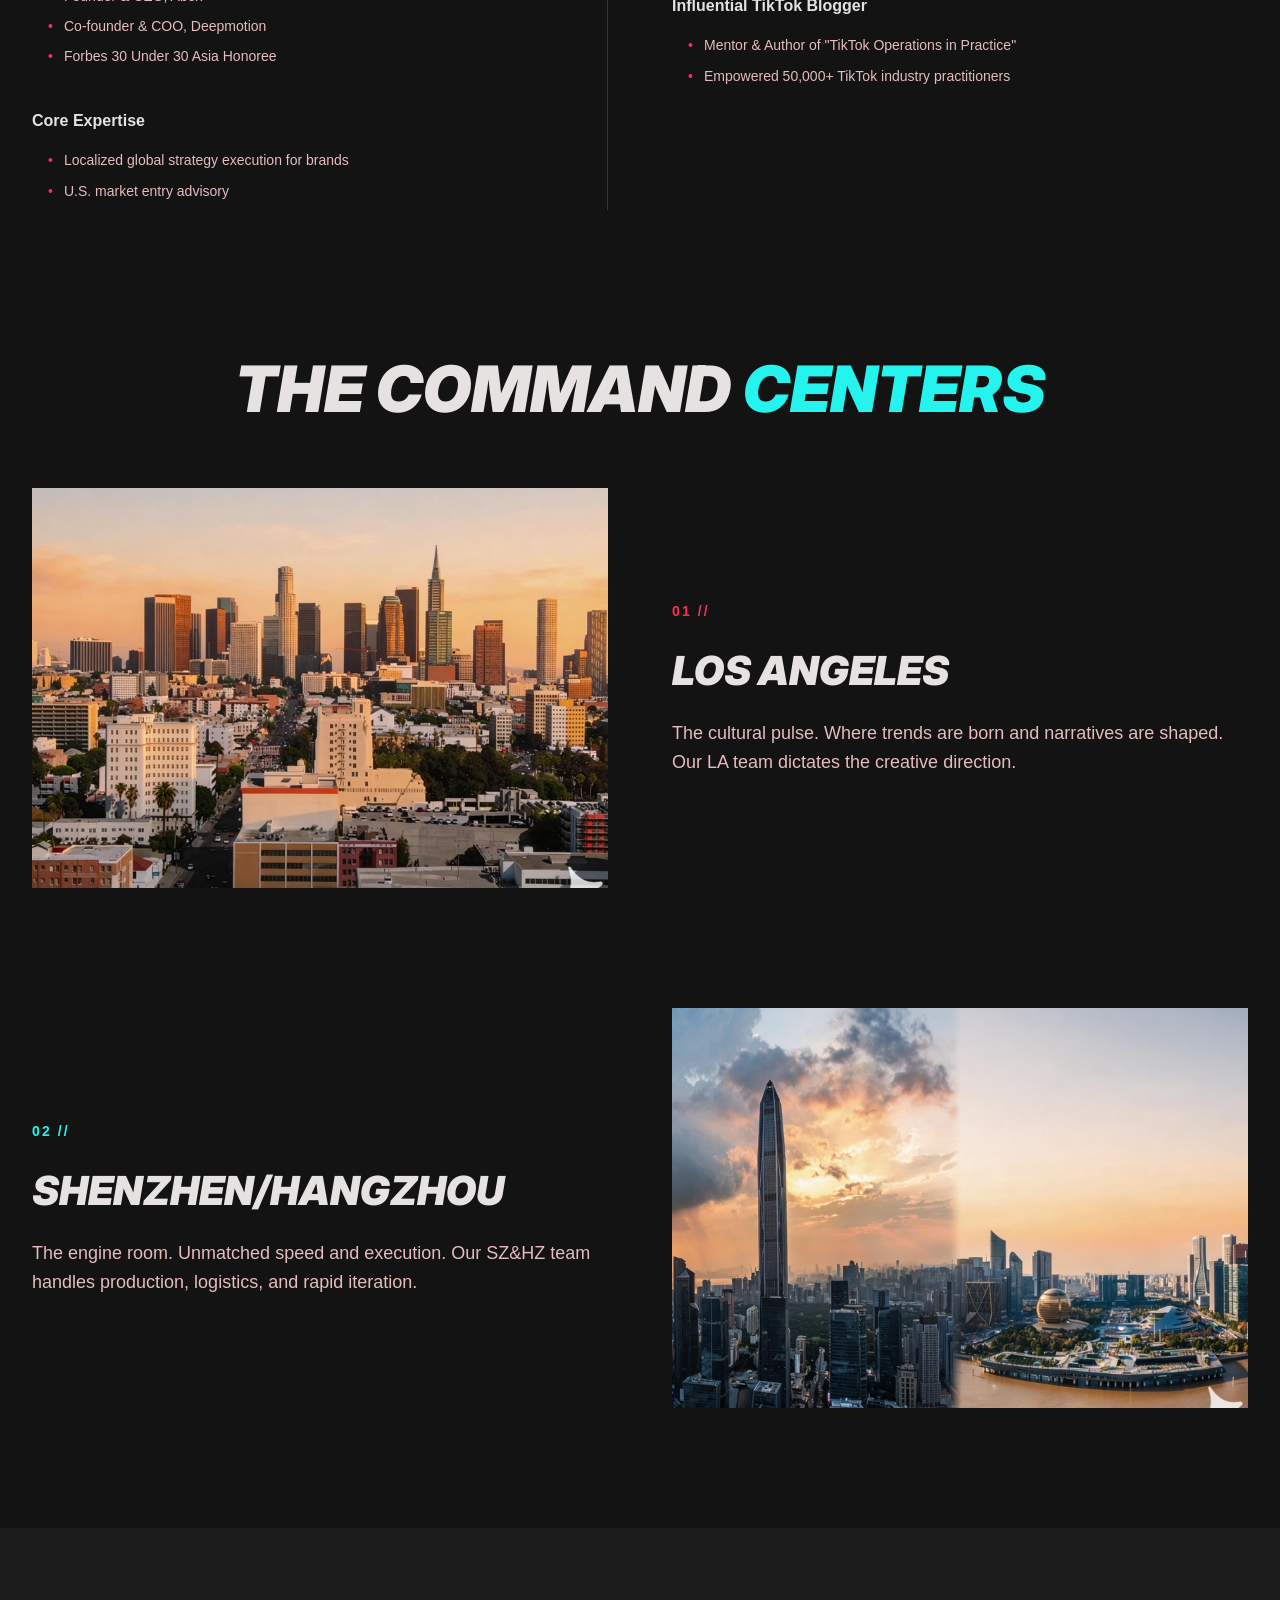
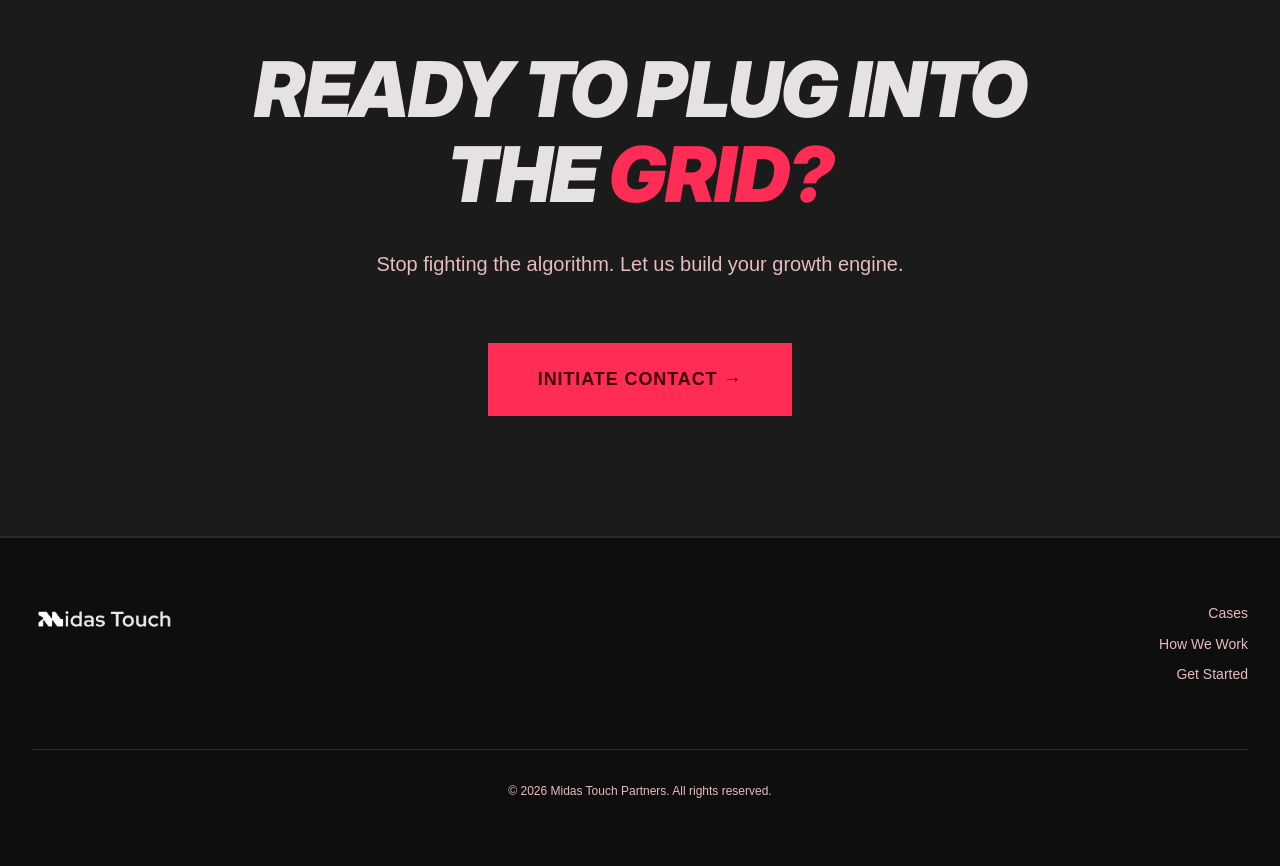
==== commit 7b9dc236: "feat: redesign about page, add differentiators section, horizontal cases carousel, and refine pain p" ====
--- a/about.html
+++ b/about.html
@@ -37,23 +37,32 @@
 
   <main>
     <!-- Hero Section -->
-    <section class="about__hero reveal" style="padding-top: calc(var(--space-section) + 60px);">
-      <div class="about__hero-bg">
-        <img src="assets/images/about/hero-bg.jpg" alt="Industrial Background" class="about__hero-bg-img">
-        <div class="about__hero-bridge">
-          <img src="assets/images/about/bridge-tech.jpg" alt="Digital Bridge" class="about__hero-bridge-img">
-        </div>
-        <div class="about__hero-overlay"></div>
-      </div>
-      <div class="section__inner about__hero-content">
-        <div class="about__hero-main">
-          <h1 class="about__hero-title">
-            The Bridge <br>
-            <span class="about__hero-highlight">Between</span> <br>
-            Two Worlds
-          </h1>
-          <!-- Move metrics here -->
-          <div class="about__metrics-grid">
+    <section class="about__hero reveal">
+      <div class="section__inner">
+        <h1 class="about__hero-title">
+          About <span class="about__hero-highlight">Midas Touch</span> Partners
+        </h1>
+        <p class="about__hero-tagline">
+          The bridge between US culture and global supply chains.
+        </p>
+      </div>
+    </section>
+
+    <!-- Who We Are -->
+    <section class="about__overview reveal">
+      <div class="section__inner">
+        <div class="about__overview-layout">
+          <div class="about__overview-text">
+            <h2 class="about__section-title about__section-title--left">
+              Who We <span class="text-cyan">Are</span>
+            </h2>
+            <div class="about__overview-content">
+              <p>Midas Touch Partners was founded in Los Angeles by Stanford MBA alumna and serial entrepreneur Cordelia Xiao. Our team brings deep industry expertise from TikTok, Google, and Alibaba.</p>
+              <p>With years of experience in video commerce and social shopping, we provide brands with end-to-end services. We leverage technology at every step to accelerate efficiency.</p>
+              <p>Our long-term vision: one platform to cover everything in social commerce.</p>
+            </div>
+          </div>
+          <div class="about__overview-metrics">
             <div class="about__metric">
               <div class="about__metric-number text-cyan">2.4B+</div>
               <div class="about__metric-label">Views Generated</div>
@@ -68,27 +77,24 @@
             </div>
           </div>
         </div>
-        <div class="about__hero-side">
-          <p class="about__hero-desc">
-            We engineer viral architecture. Connecting rapid-response manufacturing capabilities with local cultural velocity.
-          </p>
-        </div>
       </div>
     </section>
 
     <!-- Architects Section -->
-    <section class="about__architects bg-surface-high reveal">
-      <div class="section__inner">
-        <h2 class="about__section-title">
+    <section class="about__architects reveal">
+      <div class="section__inner">
+        <h2 class="about__section-title about__section-title--left">
           Our <span class="text-purple">Team</span>
         </h2>
         <div class="about__architects-grid">
           <div class="about__architect">
-            <div class="about__architect-image">
-              <img src="assets/images/about/cordy.png" alt="Cordy" class="about__architect-img">
-            </div>
             <div class="about__architect-content">
-              <h3 class="about__architect-name">Cordy</h3>
+              <div class="about__architect-name-row">
+                <h3 class="about__architect-name">Cordy</h3>
+                <a href="https://www.linkedin.com/in/cordelia-xiao-093a0615/" target="_blank" rel="noopener noreferrer" class="about__linkedin-link">
+                  <svg class="about__linkedin-icon" xmlns="http://www.w3.org/2000/svg" viewBox="0 0 24 24" fill="currentColor"><path d="M20.447 20.452h-3.554v-5.569c0-1.328-.027-3.037-1.852-3.037-1.853 0-2.136 1.445-2.136 2.939v5.667H9.351V9h3.414v1.561h.046c.477-.9 1.637-1.85 3.37-1.85 3.601 0 4.267 2.37 4.267 5.455v6.286zM5.337 7.433a2.062 2.062 0 01-2.063-2.065 2.064 2.064 0 112.063 2.065zm1.782 13.019H3.555V9h3.564v11.452zM22.225 0H1.771C.792 0 0 .774 0 1.729v20.542C0 23.227.792 24 1.771 24h20.451C23.2 24 24 23.227 24 22.271V1.729C24 .774 23.2 0 22.222 0h.003z"/></svg>
+                </a>
+              </div>
               <p class="about__architect-role text-red">Head of Strategy / LA</p>
 
               <div class="about__architect-details">
@@ -118,9 +124,6 @@
           </div>
 
           <div class="about__architect">
-            <div class="about__architect-image">
-              <img src="assets/images/about/sky.png" alt="Sky" class="about__architect-img">
-            </div>
             <div class="about__architect-content">
               <h3 class="about__architect-name">Sky</h3>
               <p class="about__architect-role text-cyan">Head of Operations / SZ</p>
--- a/css/components.css
+++ b/css/components.css
@@ -33,7 +33,7 @@
 }
 
 .header__logo img {
-  height: 24px;
+  height: 52px;
   width: auto;
 }
 
@@ -200,7 +200,7 @@
 }
 
 .footer__brand-name img {
-  height: 22px;
+  height: 32px;
   width: auto;
 }
 
--- a/css/sections/about.css
+++ b/css/sections/about.css
@@ -2,141 +2,34 @@
    ABOUT PAGE SECTIONS
    ======================================== */
 
-/* Hero Section */
+/* Hero Section — clean, no background image */
 .about__hero {
-  position: relative;
-  min-height: 75vh;
-  display: flex;
-  align-items: center;
-  overflow: hidden;
+  padding: calc(var(--space-section) + 80px) var(--space-element) var(--space-section);
   background-color: var(--color-surface);
-  padding: var(--space-element) 0;
-}
-
-.about__hero-bg {
-  position: absolute;
-  top: 0;
-  left: 0;
-  width: 100%;
-  height: 100%;
-  z-index: 0;
-}
-
-.about__hero-bg-img {
-  width: 100%;
-  height: 100%;
-  object-fit: cover;
-  opacity: 0.2;
-  filter: grayscale(100%);
-}
-
-.about__hero-bridge {
-  position: absolute;
-  top: 0;
-  left: 0;
-  width: 100%;
-  height: 100%;
-  z-index: 7;
-  overflow: hidden;
-}
-
-.about__hero-bridge-img {
-  width: 100%;
-  height: 100%;
-  object-fit: cover;
-  object-position: center;
-  opacity: 0.7;
-  filter: grayscale(60%) brightness(0.8) contrast(1.4);
-}
-
-.about__hero-overlay {
-  position: absolute;
-  top: 0;
-  left: 0;
-  width: 100%;
-  height: 100%;
-  background-color: rgba(19, 19, 19, 0.7);
-  z-index: 8;
-}
-
-.about__hero-content {
-  position: relative;
-  z-index: 10;
-  display: flex;
-  align-items: center;
-  justify-content: space-between;
-  gap: var(--space-block);
-}
-
-.about__hero-main {
-  flex: 2;
+  border-bottom: 2px solid var(--color-surface-high);
 }
 
 .about__hero-title {
   font-family: 'Inter', sans-serif;
-  font-size: clamp(3rem, 8vw, 6rem);
-  line-height: 0.85;
+  font-size: clamp(2.5rem, 6vw, 5rem);
+  line-height: 1;
   font-weight: 900;
   font-style: italic;
   text-transform: uppercase;
   letter-spacing: -0.02em;
   color: var(--color-text);
-  margin-bottom: var(--space-block);
-}
-
-/* Metrics in hero section */
-.about__hero-main .about__metrics-grid {
-  display: grid;
-  grid-template-columns: repeat(3, 1fr);
-  gap: var(--space-element);
-  margin-top: var(--space-block);
-}
-
-@media (max-width: 768px) {
-  .about__hero-main .about__metrics-grid {
-    grid-template-columns: 1fr;
-    gap: var(--space-tight);
-  }
+  margin-bottom: 20px;
 }
 
 .about__hero-highlight {
   color: var(--color-electric-red);
 }
 
-.about__hero-side {
-  flex: 1;
-  padding-left: var(--space-element);
-  border-left: 2px solid var(--color-electric-red);
-}
-
-.about__hero-desc {
-  font-size: 1.25rem;
+.about__hero-tagline {
+  font-size: clamp(1.125rem, 2vw, 1.375rem);
   line-height: 1.5;
   color: var(--color-text-muted);
-  margin-bottom: var(--space-element);
-}
-
-.about__hero-status {
-  display: flex;
-  align-items: center;
-  gap: var(--space-tight);
-  font-size: 0.875rem;
-  font-weight: 600;
-  letter-spacing: 0.15em;
-  text-transform: uppercase;
-  color: var(--color-digital-cyan);
-}
-
-.about__status-dot {
-  width: 8px;
-  height: 8px;
-  background-color: var(--color-digital-cyan);
-  animation: pulse 2s infinite;
-}
-
-@keyframes pulse {
-  0%, 100% { opacity: 1; }
-  50% { opacity: 0.5; }
+  max-width: 600px;
 }
 
 /* Metrics Section */
@@ -238,9 +131,145 @@
   border: 4px solid var(--color-surface);
 }
 
+/* Overview Section */
+.about__overview {
+  padding: var(--space-section) var(--space-element);
+  background-color: var(--color-surface-low);
+  position: relative;
+  overflow: hidden;
+}
+
+.about__overview::before {
+  content: "";
+  position: absolute;
+  inset: 0;
+  background-image: url("../../assets/images/about/los-angeles.jpg");
+  background-size: cover;
+  background-position: center top;
+  opacity: 0.06;
+  pointer-events: none;
+}
+
+.about__overview-layout {
+  display: flex;
+  flex-direction: column;
+  gap: var(--space-block);
+  position: relative;
+}
+
+@media (min-width: 768px) {
+  .about__overview-layout {
+    flex-direction: row;
+    align-items: flex-start;
+    gap: 64px;
+  }
+}
+
+.about__overview-text {
+  flex: 3;
+}
+
+.about__section-title.about__section-title--left {
+  text-align: left;
+}
+
+.about__overview-content {
+  display: flex;
+  flex-direction: column;
+  gap: 20px;
+}
+
+.about__overview-content p {
+  font-size: 1.0625rem;
+  line-height: 1.8;
+  color: var(--color-text-muted);
+}
+
+.about__overview-metrics {
+  flex: 1;
+  display: flex;
+  flex-direction: column;
+  gap: 40px;
+  padding-left: 32px;
+  border-left: 2px solid var(--color-surface-high);
+}
+
+@media (max-width: 767px) {
+  .about__overview-metrics {
+    flex-direction: row;
+    border-left: none;
+    border-top: 2px solid var(--color-surface-high);
+    padding-left: 0;
+    padding-top: 32px;
+  }
+}
+
+/* Services grid */
+.about__services-grid {
+  display: grid;
+  grid-template-columns: 1fr;
+  gap: 0;
+  max-width: 900px;
+  margin: 0 auto;
+}
+
+@media (min-width: 768px) {
+  .about__services-grid {
+    grid-template-columns: repeat(2, 1fr);
+  }
+}
+
+@media (min-width: 1024px) {
+  .about__services-grid {
+    grid-template-columns: repeat(4, 1fr);
+  }
+}
+
+.about__service {
+  padding: 24px 20px;
+  border-top: 3px solid transparent;
+  background-color: var(--color-surface-low);
+  transition: background-color 0.15s ease-out;
+}
+
+.about__service:hover {
+  background-color: var(--color-surface-high);
+}
+
+.about__service--cyan { border-top-color: var(--color-digital-cyan); }
+.about__service--purple { border-top-color: #9B5DE5; }
+.about__service--red { border-top-color: var(--color-electric-red); }
+.about__service--white { border-top-color: var(--color-text); }
+
+.about__service-icon {
+  display: block;
+  font-size: 0.75rem;
+  margin-bottom: 12px;
+}
+
+.about__service--cyan .about__service-icon { color: var(--color-digital-cyan); }
+.about__service--purple .about__service-icon { color: #9B5DE5; }
+.about__service--red .about__service-icon { color: var(--color-electric-red); }
+.about__service--white .about__service-icon { color: var(--color-text); }
+
+.about__service-title {
+  font-family: "Bebas Neue", "Archivo Black", sans-serif;
+  font-size: 1.125rem;
+  text-transform: uppercase;
+  color: var(--color-text);
+  margin-bottom: 8px;
+  letter-spacing: 0.05em;
+}
+
+.about__service-desc {
+  font-size: 0.8125rem;
+  line-height: 1.5;
+  color: var(--color-text-muted);
+}
+
 /* Architects Section */
 .about__architects {
-  padding: var(--space-section) var(--space-element);
+  padding: var(--space-section) var(--space-element) 24px;
 }
 
 .about__section-title {
@@ -256,13 +285,24 @@
 
 .about__architects-grid {
   display: grid;
-  grid-template-columns: repeat(auto-fit, minmax(500px, 1fr));
-  gap: var(--space-block);
+  grid-template-columns: 1fr;
+  gap: 48px;
+}
+
+@media (min-width: 768px) {
+  .about__architects-grid {
+    grid-template-columns: 1fr 1fr;
+    gap: 64px;
+  }
+
+  .about__architect:first-child {
+    border-right: 1px solid var(--color-surface-highest);
+    padding-right: 64px;
+  }
 }
 
 .about__architect {
-  background-color: var(--color-surface);
-  border: 2px solid var(--color-surface-highest);
+  background-color: transparent;
 }
 
 .about__architect-image {
@@ -282,14 +322,35 @@
 }
 
 .about__architect-content {
-  padding: var(--space-element);
+  padding: 0;
+}
+
+.about__architect-name-row {
+  display: flex;
+  align-items: center;
+  gap: 16px;
+  margin-bottom: var(--space-micro);
 }
 
 .about__architect-name {
   font-family: "Bebas Neue", "Archivo Black", sans-serif;
-  font-size: 2.5rem;
-  text-transform: uppercase;
-  margin-bottom: var(--space-micro);
+  font-size: 2rem;
+  text-transform: uppercase;
+}
+
+.about__linkedin-link {
+  display: inline-flex;
+  color: #2D8CFF;
+  transition: opacity 0.15s ease-out;
+}
+
+.about__linkedin-link:hover {
+  opacity: 0.7;
+}
+
+.about__linkedin-icon {
+  width: 28px;
+  height: 28px;
 }
 
 .about__architect-role {
